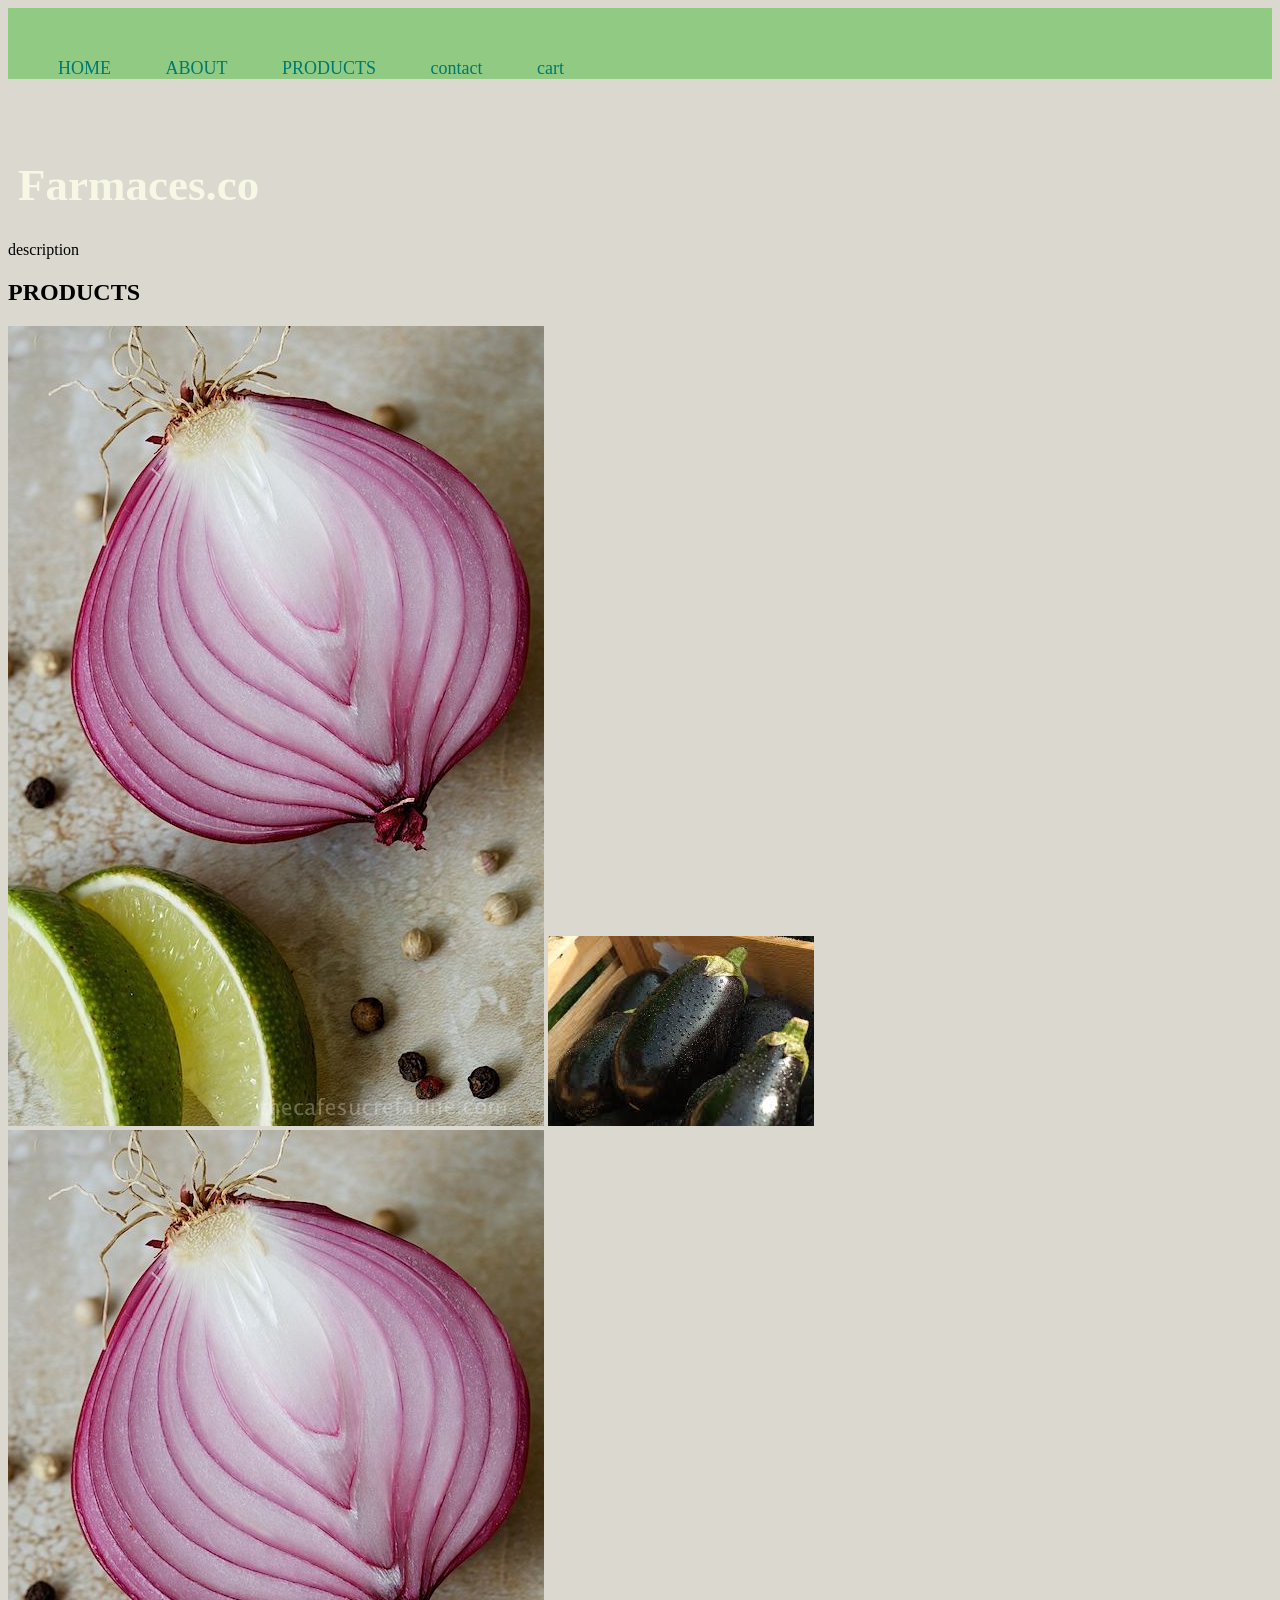
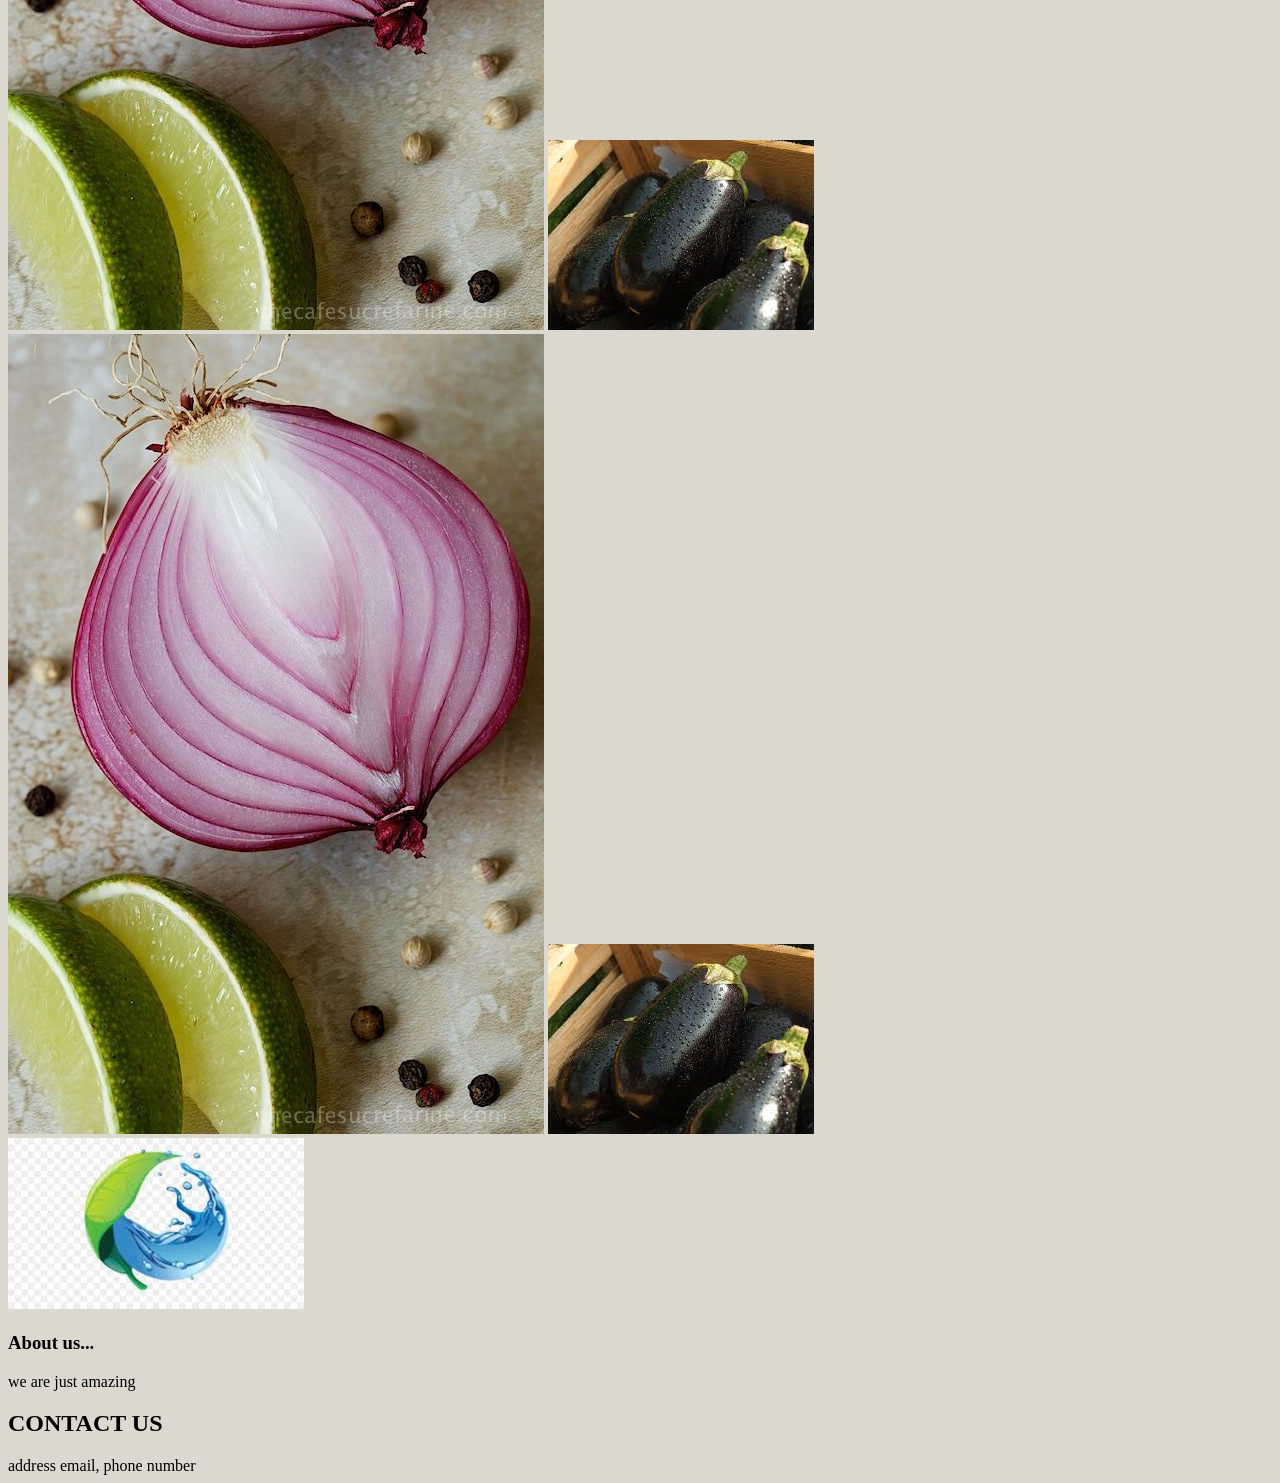
==== index.html @ 7e792aa6 "rename" ====
<!DOCTYPE html>
<html lang='en'>
<head>
	<meta charset="UTF-8">
	<title>verilob project</title>
	<link rel='stylesheet' href='proj1.css'>
</head>
<body id='top'>
	<section>
		<nav>
			<a href=#top>HOME</a>
			<a href=''>ABOUT</a>
			<a href=''>PRODUCTS</a>
			<a href='' class='left'>contact</a>
			<a href='' class='left'>cart</a>
		</nav>
	</section>
	<header>
		<h1>Farmaces.co</h1>
	</header>
	<p id="des">description</p>
	<h2>PRODUCTS</h2>
	<section id='products'>
		<img src='imgs/onion.jpg'/>
		<img src='imgs/brinjal.jfif'/>
		<img src='imgs/onion.jpg'/>
		<img src='imgs/brinjal.jfif'/>
		<img src='imgs/onion.jpg'/>
		<img src='imgs/brinjal.jfif'/>
	</section>
	<section id='about us'>
		<img src='imgs/hlogo.jfif'/>
		<div>
			<h3>About us... </h3>
			<p>we are just amazing</p>
		</div>
	</section>
	<section>
	 <h2>CONTACT US</h2>
	 <span>address</span>
	 <span>email, phone number</span>
	</section>
	<footer>
	</footer>
</body>
</html>
---- proj1.css ----
body{
	background-color: #dbd8cf;
}
a{
	text-align: center;
	font-family: slab-serif;
	color: #00796b;
	text-decoration: none;
	padding-left: 50px;
    
}
nav{
	background-color: #91ca83;
    padding-top:50px; 
    font-size: 18px;
}
header{
	margin-top: 10px;
	background-image: url("../images/header3.jpg");
	background-repeat: no-repeat;
	background-size: 1500px 300px; 
}
h1{
	font-family: broadway;
	color: #f9fbe7de;
	font-size: 45px;
	text-align: left;
	padding-top: 50px;
	padding-left: 10px;
}
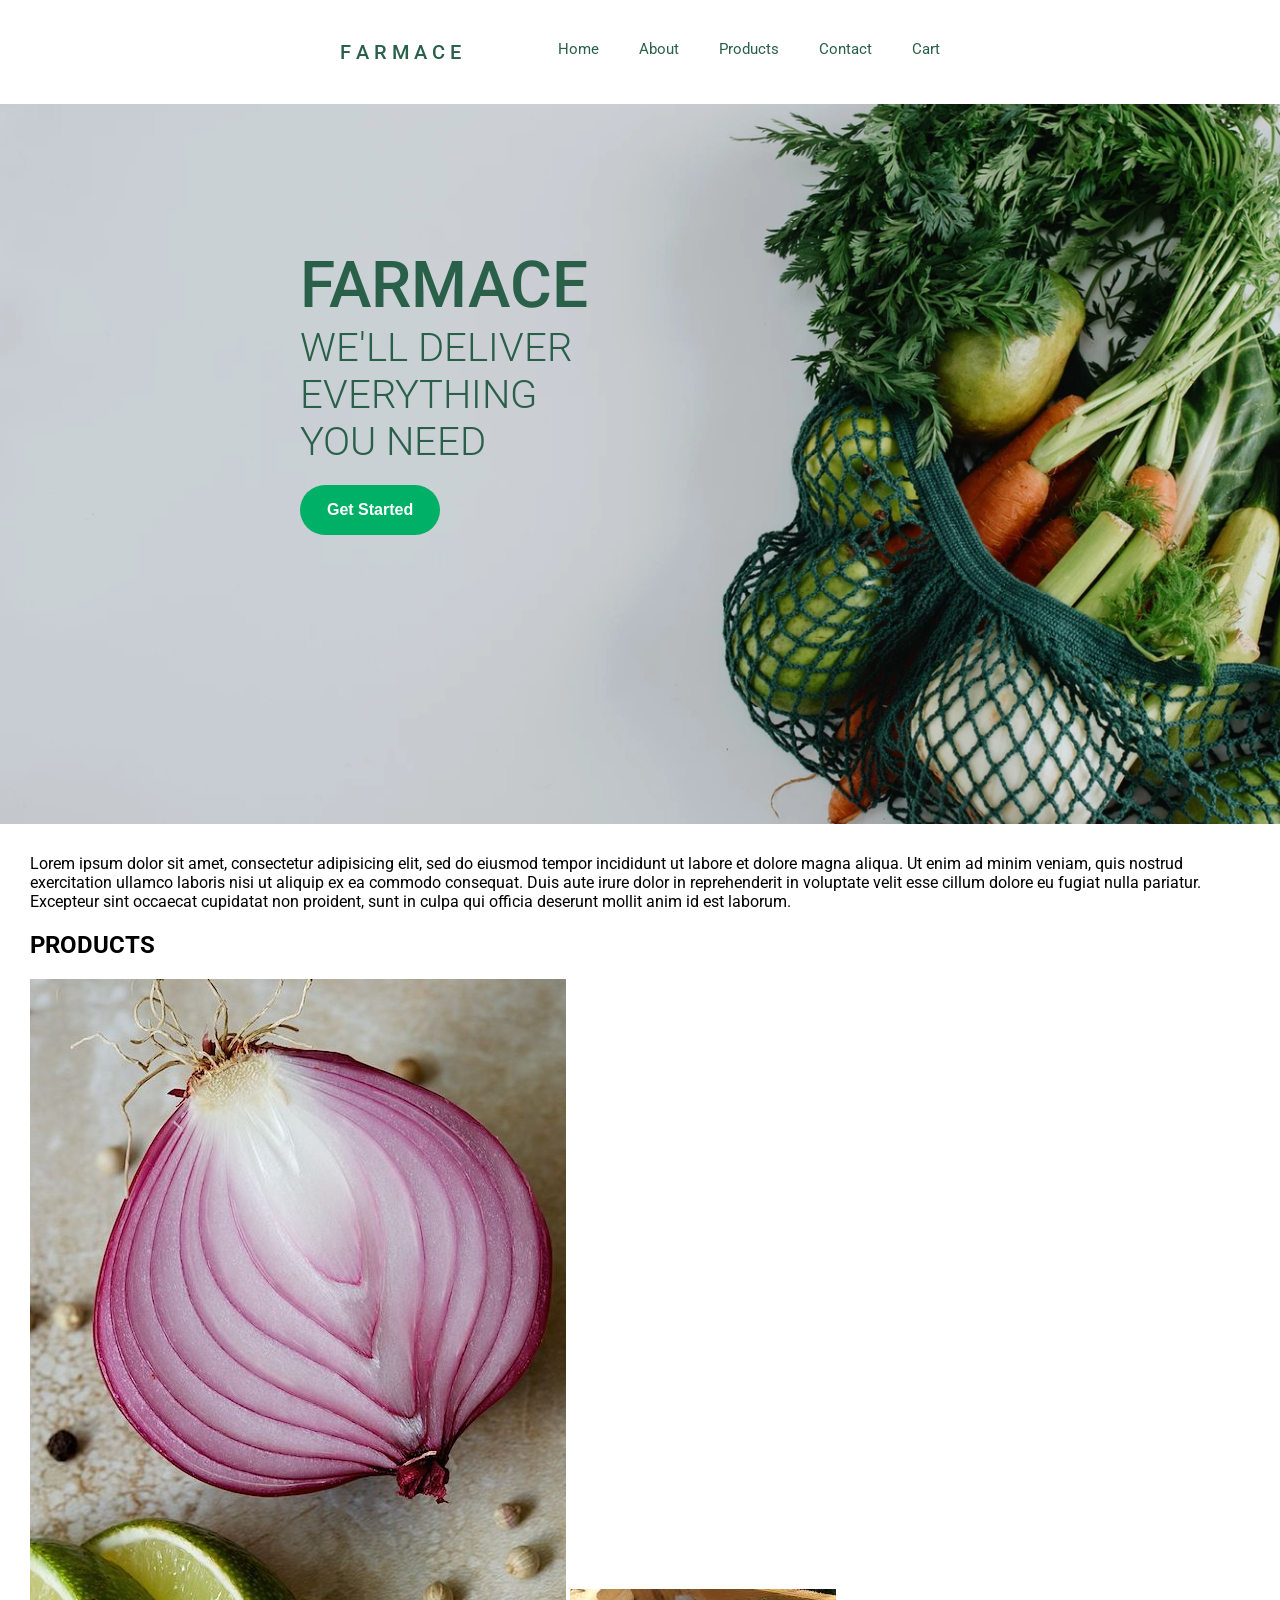
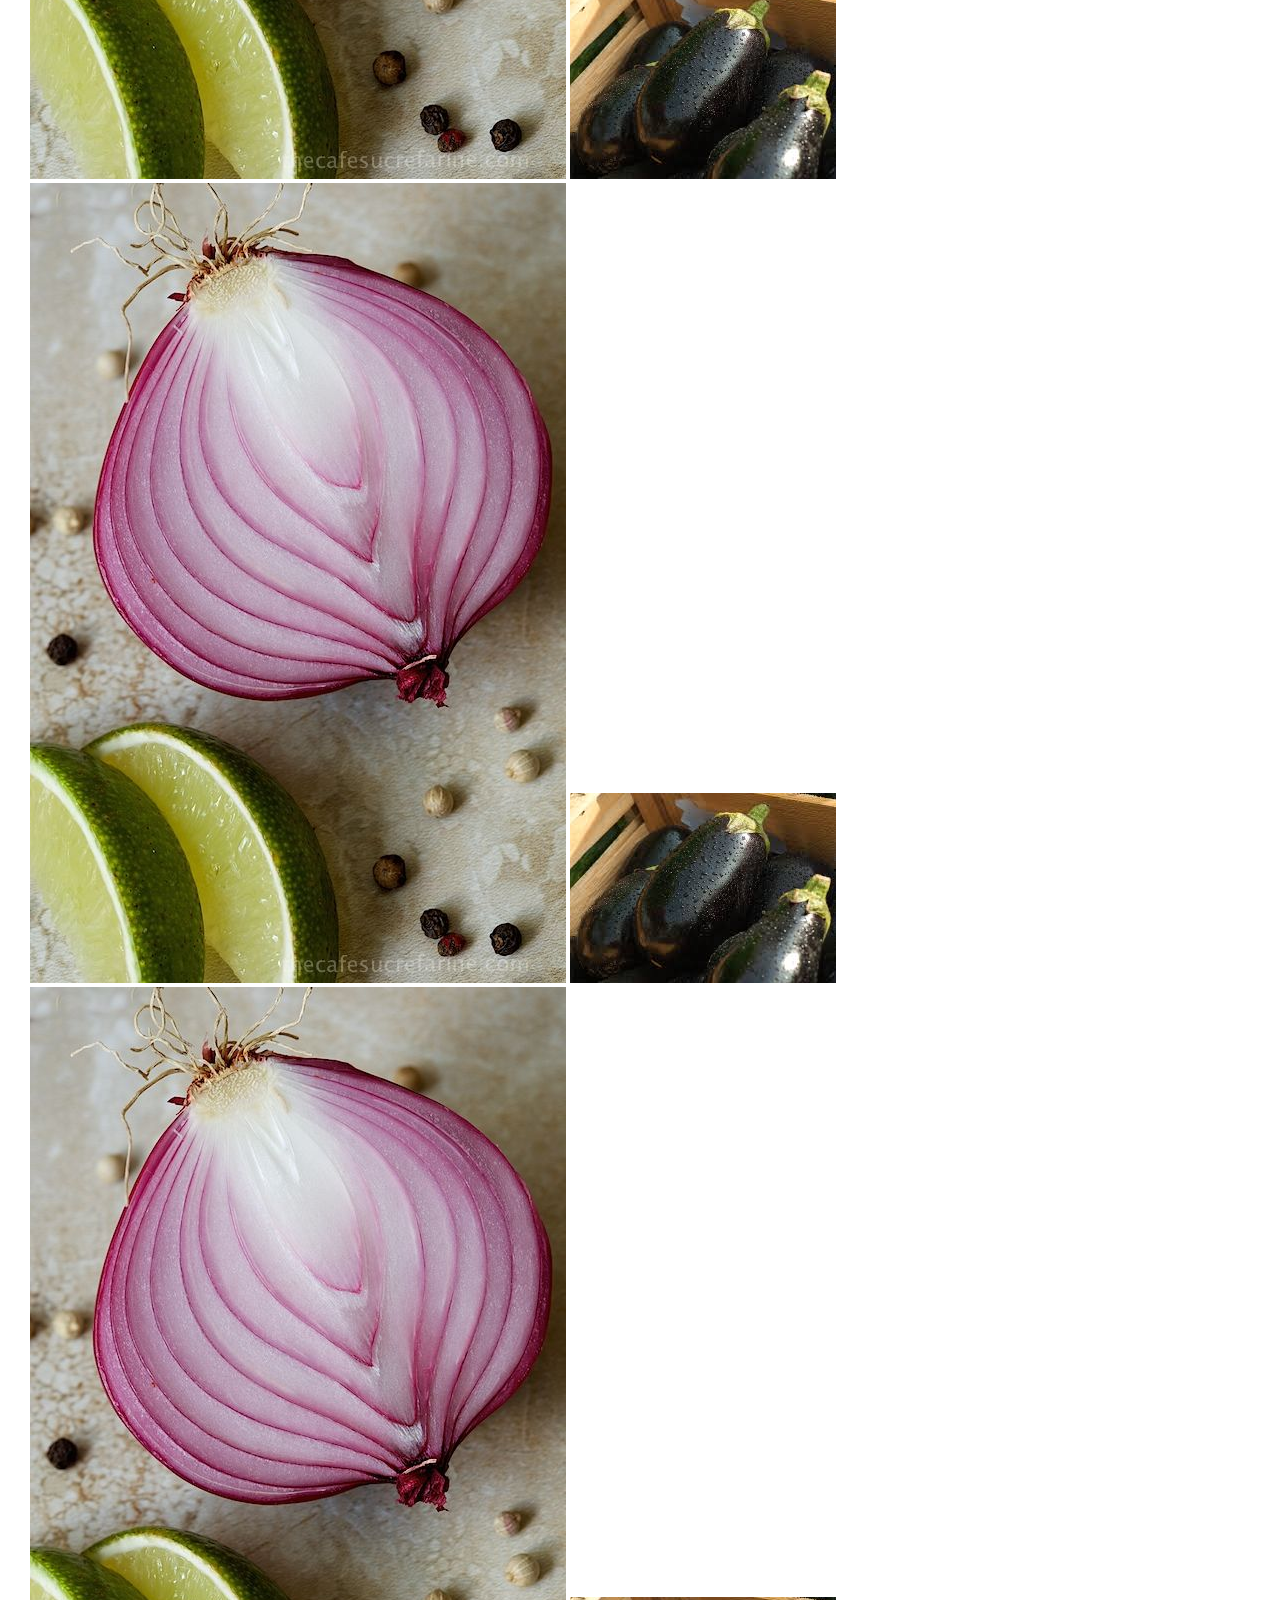
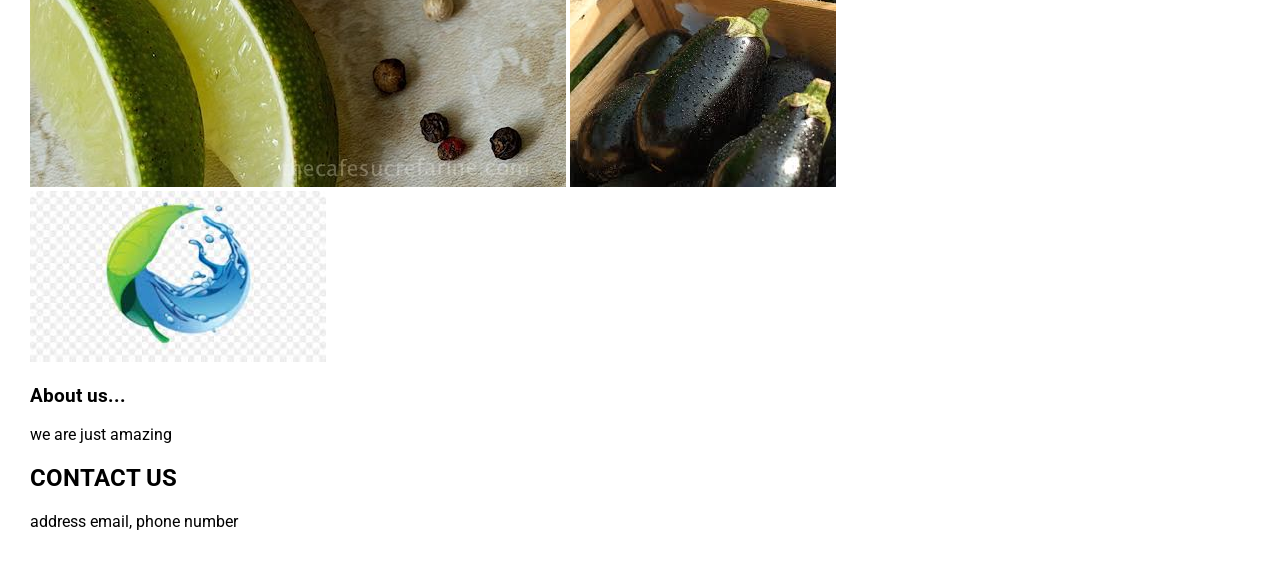
==== commit c3600975: "edited the navbar and cover page" ====
--- a/index.html
+++ b/index.html
@@ -4,42 +4,65 @@
 	<meta charset="UTF-8">
 	<title>verilob project</title>
 	<link rel='stylesheet' href='proj1.css'>
+	<link href="https://fonts.googleapis.com/css2?family=Roboto:wght@100;300;400;500&display=swap" rel="stylesheet">
 </head>
 <body id='top'>
 	<section>
-		<nav>
-			<a href=#top>HOME</a>
-			<a href=''>ABOUT</a>
-			<a href=''>PRODUCTS</a>
-			<a href='' class='left'>contact</a>
-			<a href='' class='left'>cart</a>
+		<nav class="nav-color">
+			<ul class="main-nav">
+				<li><a href="" style="font-weight: 500; font-size: 20px;">F A R M A C E</a></li>
+				<li class='left'><a href=#top>Home</a></li>
+				<li><a href=''>About</a></li>
+				<li><a href=''>Products</a></li>
+				<li><a href=''>Contact</a></li>
+				<li><a href=''>Cart</a></li>
+			</ul>	
 		</nav>
 	</section>
-	<header>
-		<h1>Farmaces.co</h1>
-	</header>
-	<p id="des">description</p>
-	<h2>PRODUCTS</h2>
-	<section id='products'>
-		<img src='imgs/onion.jpg'/>
-		<img src='imgs/brinjal.jfif'/>
-		<img src='imgs/onion.jpg'/>
-		<img src='imgs/brinjal.jfif'/>
-		<img src='imgs/onion.jpg'/>
-		<img src='imgs/brinjal.jfif'/>
-	</section>
-	<section id='about us'>
-		<img src='imgs/hlogo.jfif'/>
-		<div>
-			<h3>About us... </h3>
-			<p>we are just amazing</p>
+
+  	<div class="cover cover-color">
+		<img src="./imgs/cvr1.webp" class="cover-img">
+		<div class="cover-title">
+			<header>FARMACE</header>
 		</div>
-	</section>
-	<section>
-	 <h2>CONTACT US</h2>
-	 <span>address</span>
-	 <span>email, phone number</span>
-	</section>
+		<p class="cover-des">
+			WE'LL DELIVER<br>EVERYTHING<br>YOU NEED<br>
+			<button class="cover-btn green">Get Started</button>
+		</p>
+		
+  	</div>
+
+
+  	<div class="main-body">
+		<p id="des">Lorem ipsum dolor sit amet, consectetur adipisicing elit, sed do eiusmod
+		tempor incididunt ut labore et dolore magna aliqua. Ut enim ad minim veniam,
+		quis nostrud exercitation ullamco laboris nisi ut aliquip ex ea commodo
+		consequat. Duis aute irure dolor in reprehenderit in voluptate velit esse
+		cillum dolore eu fugiat nulla pariatur. Excepteur sint occaecat cupidatat non
+		proident, sunt in culpa qui officia deserunt mollit anim id est laborum.</p>
+		<h2>PRODUCTS</h2>
+		<section id='products'>
+			<img src='imgs/onion.jpg'/>
+			<img src='imgs/brinjal.jfif'/>
+			<img src='imgs/onion.jpg'/>
+			<img src='imgs/brinjal.jfif'/>
+			<img src='imgs/onion.jpg'/>
+			<img src='imgs/brinjal.jfif'/>
+		</section>
+		<section id='about us'>
+			<img src='imgs/hlogo.jfif'/>
+			<div>
+				<h3>About us... </h3>
+				<p>we are just amazing</p>
+			</div>
+		</section>
+		<section>
+		 <h2>CONTACT US</h2>
+		 <span>address</span>
+		 <span>email, phone number</span>
+		</section>
+  	</div>
+
 	<footer>
 	</footer>
 </body>
--- a/proj1.css
+++ b/proj1.css
@@ -1,25 +1,104 @@
+
 body{
-	background-color: #dbd8cf;
+	background-color: #ffffff;
+	margin: 0 auto;
+	font-family: 'Roboto', sans-serif;
 }
 a{
 	text-align: center;
-	font-family: slab-serif;
-	color: #00796b;
+  font-family: 'Roboto', sans-serif;
+	font-weight: 400;
 	text-decoration: none;
-	padding-left: 50px;
-    
+  color: #2A6049;
 }
+
+/*-------------------------------- Nav bar --------------------------------*/
 nav{
-	background-color: #91ca83;
-    padding-top:50px; 
-    font-size: 18px;
+    padding: 20px 320px;
 }
-header{
-	margin-top: 10px;
-	background-image: url("../images/header3.jpg");
-	background-repeat: no-repeat;
-	background-size: 1500px 300px; 
+.main-nav {
+    display: flex;
+    padding: 0px;
+    margin: 0px;
+    list-style: none;
 }
+.left {
+    margin-left: auto;
+}
+li {
+    padding: 20px;
+    font-size: 15px;
+
+}
+/*-------------------------------- cover page --------------------------------*/
+.cover {
+	height: 80vh;
+	text-align: center;
+	position: relative;
+}
+
+.cover-img{
+
+	height: 100%;
+
+}
+.cover-title{
+	font-size: 4em;
+	font-family: 'Roboto', sans-serif;
+	font-weight: 500;
+	position: absolute;
+	top: 20%;
+  left: 300px;
+  color: #2A6049;
+}
+.cover-des{
+	font-size: 2.5em;
+	font-family: 'Roboto', sans-serif;
+	font-weight: 300;
+	text-align: left;
+	position: absolute;
+	top: 25%;
+  left: 300px;
+  color: #2A6049;
+}
+
+.cover-btn{
+  background:transparent;
+  border: 2px solid transparent;
+  box-sizing: border-box;
+  cursor: pointer;
+  font-size: 1rem;
+  font-weight: 700;
+  line-height: 1;
+  margin: 0px;
+  padding: 15px 25px;
+  text-align: center;
+  text-decoration: none;
+  display:inline-block;
+  outline:none;
+  position:relative;
+  top:0;
+}
+.green{
+    background:#00B067;
+    color:#fff;
+    border-radius:30px;
+    margin-top: 20px;    
+}
+.green:hover{
+    background:#13d7ae;
+}
+.green:active, .green:focus{
+    background:#0fae8d;
+}
+/*-------------------------------- main body --------------------------------*/
+
+
+
+.main-body{
+	margin: 30px 30px;
+}
+
 h1{
 	font-family: broadway;
 	color: #f9fbe7de;
@@ -28,3 +107,7 @@
 	padding-top: 50px;
 	padding-left: 10px;
 }
+
+
+
+
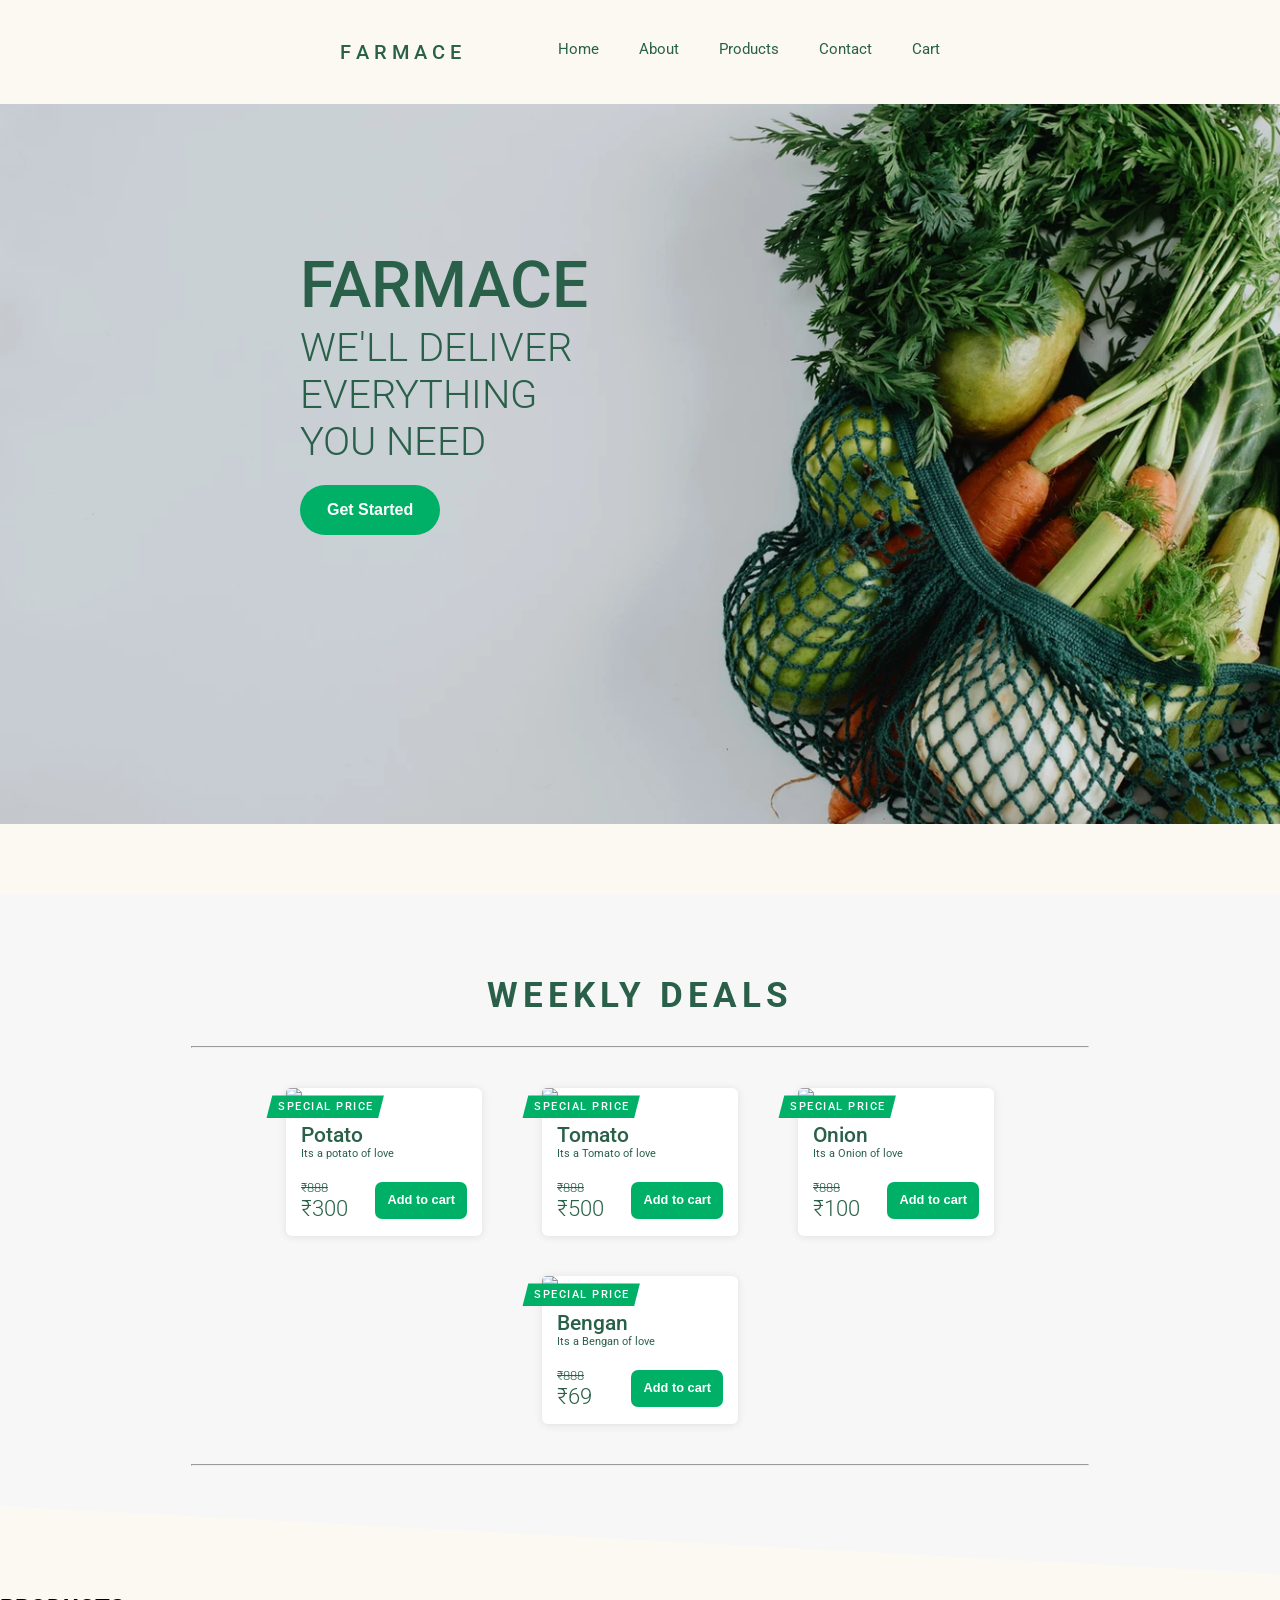
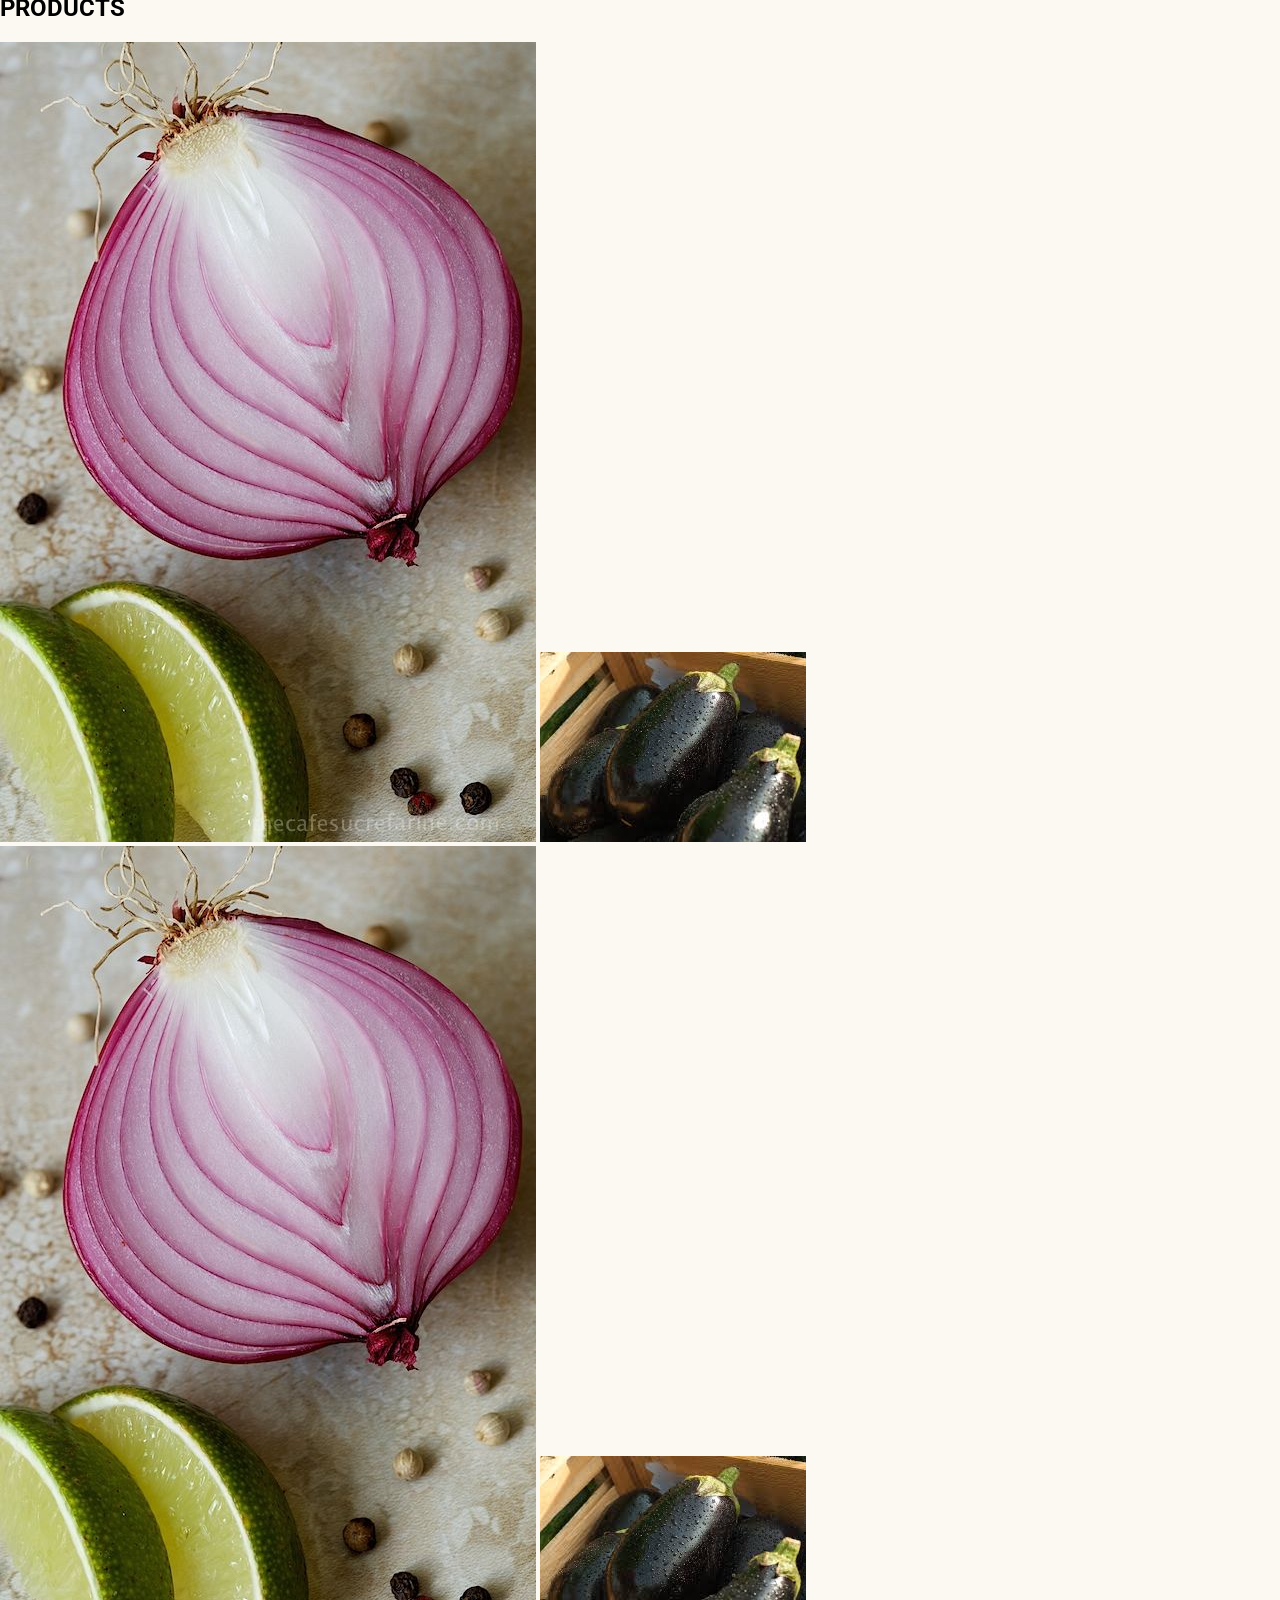
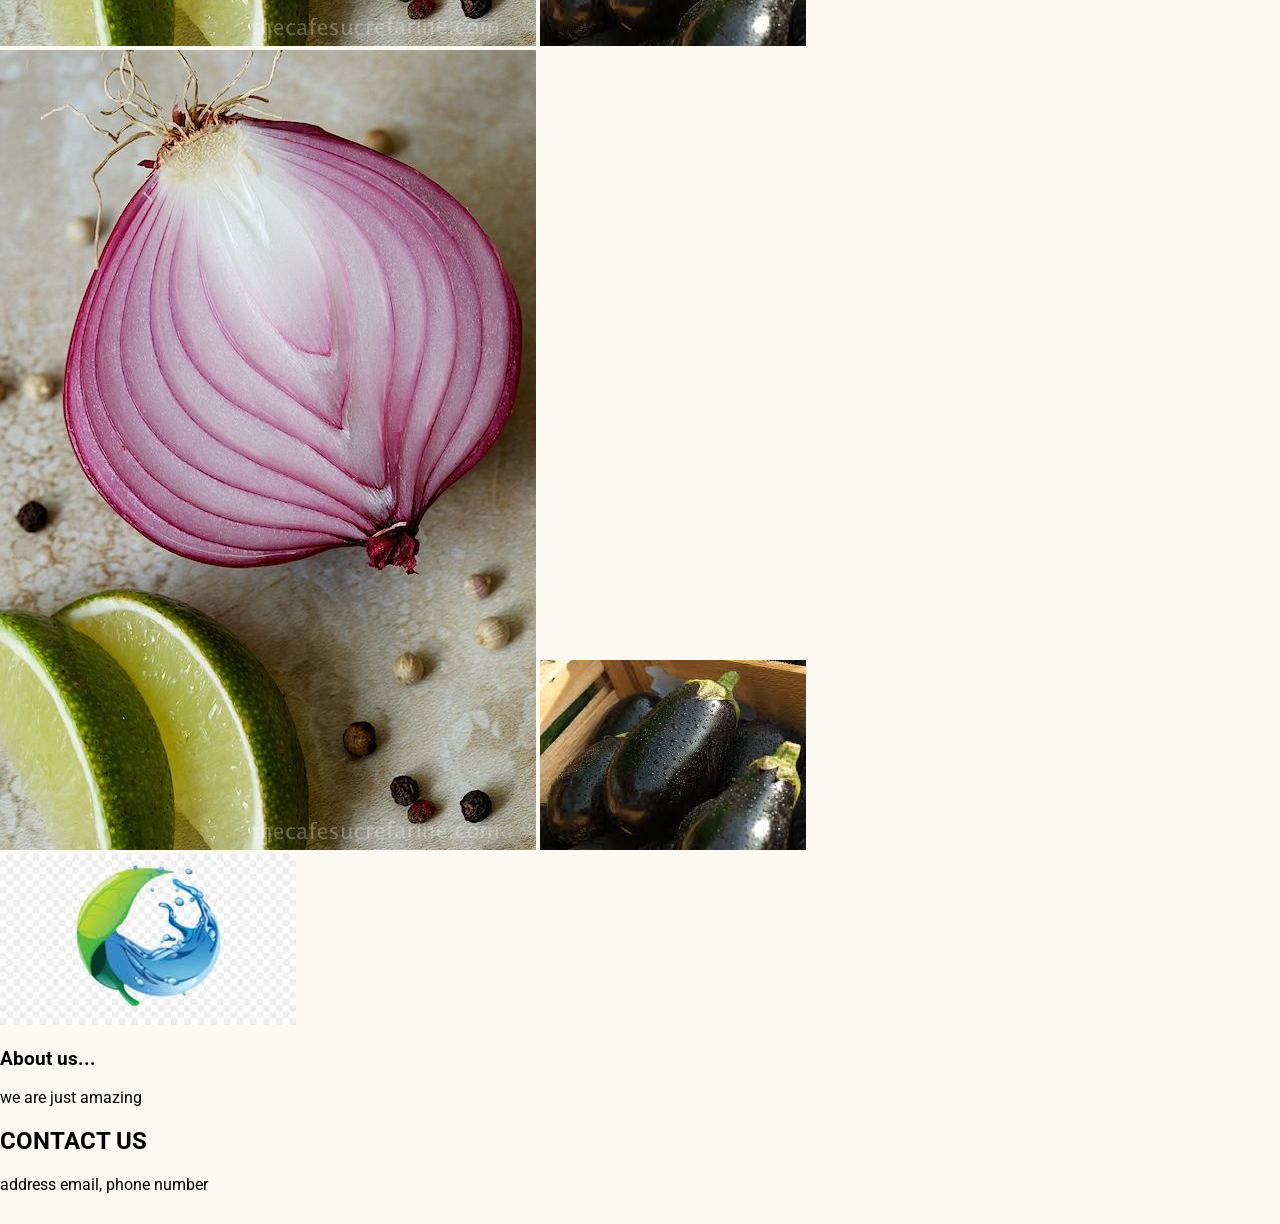
==== commit a4c31f92: "Added product section" ====
--- a/index.html
+++ b/index.html
@@ -27,19 +27,80 @@
 		</div>
 		<p class="cover-des">
 			WE'LL DELIVER<br>EVERYTHING<br>YOU NEED<br>
-			<button class="cover-btn green">Get Started</button>
+			<button class="cover-btn green" style="margin-top: 20px;">Get Started</button>
 		</p>
 		
   	</div>
 
 
   	<div class="main-body">
-		<p id="des">Lorem ipsum dolor sit amet, consectetur adipisicing elit, sed do eiusmod
-		tempor incididunt ut labore et dolore magna aliqua. Ut enim ad minim veniam,
-		quis nostrud exercitation ullamco laboris nisi ut aliquip ex ea commodo
-		consequat. Duis aute irure dolor in reprehenderit in voluptate velit esse
-		cillum dolore eu fugiat nulla pariatur. Excepteur sint occaecat cupidatat non
-		proident, sunt in culpa qui officia deserunt mollit anim id est laborum.</p>
+  		<div class="prdct-section">
+  			<div class="prdct-header">Weekly Deals</div>
+  			<hr style="width: 70%">
+	  		<div class="prdcts">
+	  			<div class="card">
+	  				<img class="card-img" src="https://cdn.britannica.com/16/187216-131-FB186228/tomatoes-tomato-plant-Fruit-vegetable.jpg">
+	  				<div class="discount">Special Price</div>
+	  				<div class="card-content">
+		  				<div class="card-title">Potato</div>
+		  				<div class="card-des">Its a potato of love</div>
+		  				<div class="addtocart">
+		  					<div class="price">
+		  						<div class="price-drop">₹888</div>₹300
+		  					</div>
+		  					<button class="btn-addtocart">Add to cart</button>
+		  				</div>
+		  				
+		  			</div>
+	  			</div>
+	  			<div class="card">
+	  				<img class="card-img" src="https://cdn.britannica.com/16/187216-131-FB186228/tomatoes-tomato-plant-Fruit-vegetable.jpg">
+	  				<div class="discount">Special Price</div>
+	  				<div class="card-content">
+		  				<div class="card-title">Tomato</div>
+		  				<div class="card-des">Its a Tomato of love</div>
+		  				<div class="addtocart">
+		  					<div class="price">
+		  						<div class="price-drop">₹888</div>₹500
+		  					</div>
+		  					<button class="btn-addtocart">Add to cart</button>
+		  				</div>
+		  				
+		  			</div>
+	  			</div>
+	  			<div class="card">
+	  				<img class="card-img" src="https://cdn.britannica.com/16/187216-131-FB186228/tomatoes-tomato-plant-Fruit-vegetable.jpg">
+	  				<div class="discount">Special Price</div>
+	  				<div class="card-content">
+		  				<div class="card-title">Onion</div>
+		  				<div class="card-des">Its a Onion of love</div>
+		  				<div class="addtocart">
+		  					<div class="price">
+		  						<div class="price-drop">₹888</div>₹100
+		  					</div>
+		  					<button class="btn-addtocart">Add to cart</button>
+		  				</div>
+		  				
+		  			</div>
+	  			</div>
+	  			<div class="card">
+	  				<img class="card-img" src="https://cdn.britannica.com/16/187216-131-FB186228/tomatoes-tomato-plant-Fruit-vegetable.jpg">
+	  				<div class="discount">Special Price</div>
+	  				<div class="card-content">
+		  				<div class="card-title">Bengan</div>
+		  				<div class="card-des">Its a Bengan of love</div>
+		  				<div class="addtocart">
+		  					<div class="price">
+		  						<div class="price-drop">₹888</div>₹69
+		  					</div>
+		  					<button class="btn-addtocart">Add to cart</button>
+		  				</div>
+		  				
+		  			</div>
+	  			</div>
+	  		</div>
+	  		<hr style="width: 70%">
+	  	</div>
 		<h2>PRODUCTS</h2>
 		<section id='products'>
 			<img src='imgs/onion.jpg'/>
--- a/proj1.css
+++ b/proj1.css
@@ -1,6 +1,6 @@
 
 body{
-	background-color: #ffffff;
+	background-color: #FBF9F1;
 	margin: 0 auto;
 	font-family: 'Roboto', sans-serif;
 }
@@ -83,21 +83,148 @@
     background:#00B067;
     color:#fff;
     border-radius:30px;
-    margin-top: 20px;    
+        
 }
 .green:hover{
-    background:#13d7ae;
+    background:#0BBF74;
 }
 .green:active, .green:focus{
-    background:#0fae8d;
+    background:#03A465;
 }
 /*-------------------------------- main body --------------------------------*/
-
-
-
 .main-body{
-	margin: 30px 30px;
-}
+  margin: 30px 0px;
+}
+
+.prdct-section{
+  margin: 0px;
+  margin-top: 70px;
+  padding: 50px 0px 100px 0px;
+  background: #F7F7F7;
+  clip-path: polygon(
+    0 0,
+    100% 0,
+    100% 100%,
+    0 90%
+  );
+
+}
+.prdcts{
+  display: flex;
+  flex-wrap: wrap;
+  justify-content: center;
+  margin: 20px 150px;
+}
+.prdct-header{
+  font-size: 2.2em;
+  font-weight: 700;
+  color: #2A6049;
+  text-transform: uppercase;
+  letter-spacing: 5px;
+  text-align: center;
+  margin: 30px auto;
+}
+.card{
+  margin: 20px 30px;
+  background-color: #fff;
+  width: 20%;
+  box-shadow: 0 1px 10px 0 rgba(0, 0, 0, 0.05), 0 1px 10px 0 rgba(0, 0, 0, 0.05);
+  padding: 0px;
+  border-radius: 6px;
+  position: relative;
+}
+  .card:hover {
+    transition: all 0.2s ease-out;
+    box-shadow: 0 4px 12px 0 rgba(0, 0, 0, 0.1), 0 4px 12px 0 rgba(0, 0, 0, 0.1);
+    transform: translate(0, -2px);
+    
+    /*top: -3px;*/
+  }
+.card-content{
+  padding: 15px;
+  text-align: left;
+}
+.card-img{
+  width: 100%;
+  border-radius: 5px 5px 0px 0px;
+}
+.discount{
+  position: absolute;
+  top: 5%;
+  left: -10%;
+  background: #00B067;
+  padding: 5px 10px;
+  padding-left: 12px;
+  color: white;
+  font-size: 0.7em;
+  letter-spacing: 1.5px;
+  text-transform: uppercase;
+  font-weight: 500;
+  clip-path: polygon(
+    5% 0,
+    100% 0,
+    95% 100%,
+    0 100%
+    );
+}
+.card-title{
+  color: #2A6049;
+  font-size: 1.3em;
+  font-weight: 500;
+  text-align: left;
+  font-family: 'Roboto', sans-serif;
+}
+.card-des{
+  color: #2A6049;
+  font-size: 0.7em;
+  text-align: left;
+  font-family: 'Roboto', sans-serif;
+}
+.addtocart{
+  margin-top: 20px;
+  display: flex;
+  align-items: center;
+}
+.price{
+  color: #2A6049;
+  font-size: 1.4em;
+  font-family: 'Roboto', sans-serif;
+  font-weight: 300;
+}
+.price-drop{
+  font-size: 0.6em;
+  text-decoration: line-through; 
+}
+.btn-addtocart{
+  margin-left: auto; 
+
+  padding: 10px;
+  background:transparent;
+  border: 2px solid transparent;
+  box-sizing: border-box;
+  cursor: pointer;
+  font-size: 0.8rem;
+  font-weight: 700;
+  line-height: 1;
+  text-align: center;
+  text-decoration: none;
+  display:inline-block;
+  outline:none;
+  background:#00B067;
+  color:#fff;
+  border-radius:7px;
+}
+.btn-addtocart:hover{
+    background:#0BBF74;
+}
+.btn-addtocart:active, .btn-addtocart:focus{
+    background:#03A465;
+}
+
+
+
+
+
 
 h1{
 	font-family: broadway;
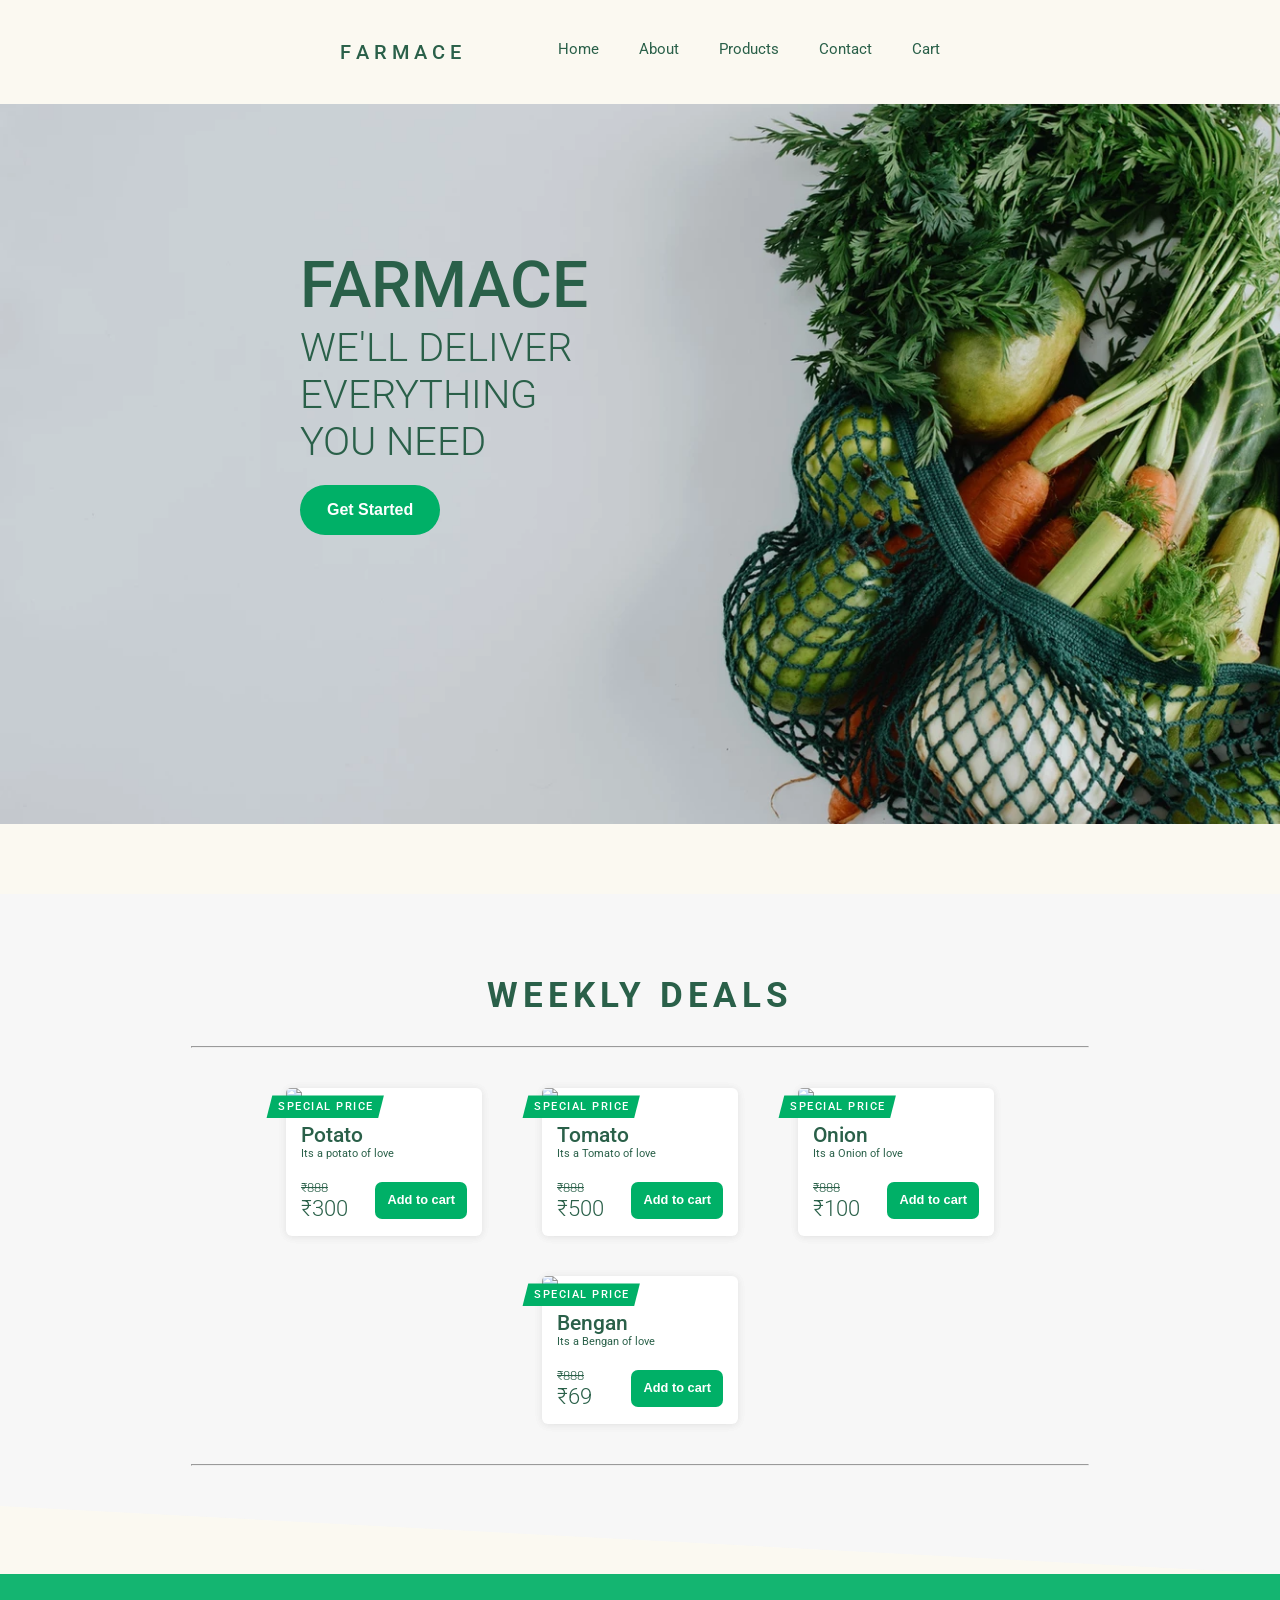
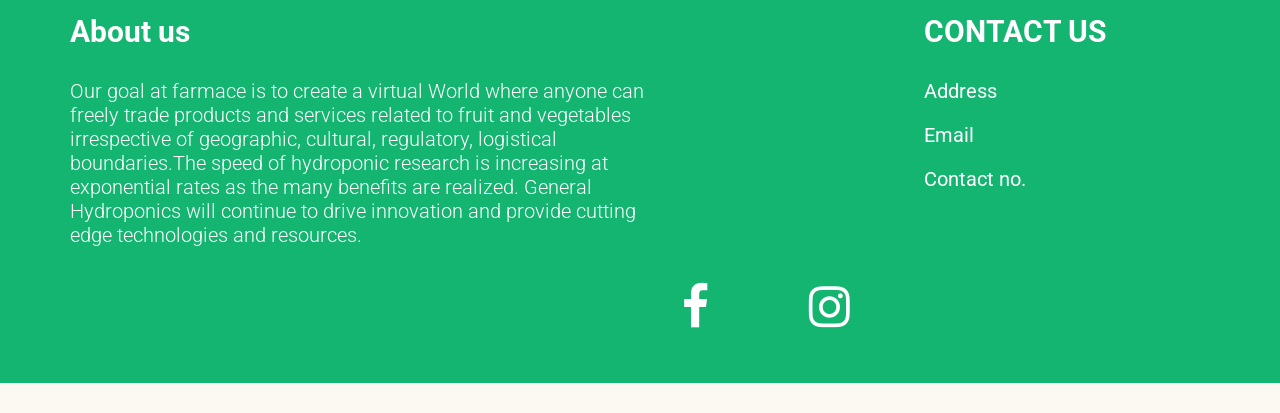
==== commit 9fdf8989: "edit2.0" ====
--- a/index.html
+++ b/index.html
@@ -5,6 +5,7 @@
 	<title>verilob project</title>
 	<link rel='stylesheet' href='proj1.css'>
 	<link href="https://fonts.googleapis.com/css2?family=Roboto:wght@100;300;400;500&display=swap" rel="stylesheet">
+	<link rel="stylesheet" href="https://cdnjs.cloudflare.com/ajax/libs/font-awesome/4.7.0/css/font-awesome.min.css">
 </head>
 <body id='top'>
 	<section>
@@ -39,7 +40,7 @@
   			<hr style="width: 70%">
 	  		<div class="prdcts">
 	  			<div class="card">
-	  				<img class="card-img" src="https://cdn.britannica.com/16/187216-131-FB186228/tomatoes-tomato-plant-Fruit-vegetable.jpg">
+	  				<img class="card-img" src="https://images.unsplash.com/photo-1591600916903-2b8cbc102e23?ixlib=rb-1.2.1&ixid=eyJhcHBfaWQiOjEyMDd9&auto=format&fit=crop&w=1951&q=80">
 	  				<div class="discount">Special Price</div>
 	  				<div class="card-content">
 		  				<div class="card-title">Potato</div>
@@ -54,7 +55,7 @@
 		  			</div>
 	  			</div>
 	  			<div class="card">
-	  				<img class="card-img" src="https://cdn.britannica.com/16/187216-131-FB186228/tomatoes-tomato-plant-Fruit-vegetable.jpg">
+	  				<img class="card-img" src="https://images.unsplash.com/photo-1561136594-7f68413baa99?ixlib=rb-1.2.1&auto=format&fit=crop&w=1050&q=80">
 	  				<div class="discount">Special Price</div>
 	  				<div class="card-content">
 		  				<div class="card-title">Tomato</div>
@@ -69,7 +70,7 @@
 		  			</div>
 	  			</div>
 	  			<div class="card">
-	  				<img class="card-img" src="https://cdn.britannica.com/16/187216-131-FB186228/tomatoes-tomato-plant-Fruit-vegetable.jpg">
+	  				<img class="card-img" src="https://images.unsplash.com/photo-1593629718894-e9a8f9f65d01?ixlib=rb-1.2.1&ixid=eyJhcHBfaWQiOjEyMDd9&auto=format&fit=crop&w=1950&q=80">
 	  				<div class="discount">Special Price</div>
 	  				<div class="card-content">
 		  				<div class="card-title">Onion</div>
@@ -84,7 +85,7 @@
 		  			</div>
 	  			</div>
 	  			<div class="card">
-	  				<img class="card-img" src="https://cdn.britannica.com/16/187216-131-FB186228/tomatoes-tomato-plant-Fruit-vegetable.jpg">
+	  				<img class="card-img" src="https://images.unsplash.com/photo-1593677457477-79596c98cfd4?ixlib=rb-1.2.1&ixid=eyJhcHBfaWQiOjEyMDd9&auto=format&fit=crop&w=1050&q=80">
 	  				<div class="discount">Special Price</div>
 	  				<div class="card-content">
 		  				<div class="card-title">Bengan</div>
@@ -101,30 +102,21 @@
 	  		</div>
 	  		<hr style="width: 70%">
 	  	</div>
-		<h2>PRODUCTS</h2>
-		<section id='products'>
-			<img src='imgs/onion.jpg'/>
-			<img src='imgs/brinjal.jfif'/>
-			<img src='imgs/onion.jpg'/>
-			<img src='imgs/brinjal.jfif'/>
-			<img src='imgs/onion.jpg'/>
-			<img src='imgs/brinjal.jfif'/>
-		</section>
-		<section id='about us'>
-			<img src='imgs/hlogo.jfif'/>
-			<div>
-				<h3>About us... </h3>
-				<p>we are just amazing</p>
-			</div>
-		</section>
-		<section>
-		 <h2>CONTACT US</h2>
-		 <span>address</span>
-		 <span>email, phone number</span>
-		</section>
-  	</div>
+	  	<section id='last'>
+		<span id="about_us">
+			<h3>About us </h3>
+			<p>Our goal at farmace is to create a virtual World where anyone can freely trade products and services related to fruit and vegetables irrespective of geographic, cultural, regulatory, logistical boundaries.The speed of hydroponic research is increasing at exponential rates as the many benefits are realized. General Hydroponics will continue to drive innovation and provide cutting edge technologies and resources.</p>
+		</span>
+		<span id="c_us">
+			<h3>CONTACT US</h3>
+		    <p><a href=''>Address</a></p>
+		<p><a href=''>Email</a></p>
+	<p><a href=''>Contact no.</a></p></span>
+	<p><a href='' id='font'><i class="fa fa-instagram" style="font-size:48px"></i> </a>
+	<a href='' id='font1'> <i class="fa fa-facebook" style="font-size:48px"></i></a></p>
+		
+  	</span>
+  </section>
 
-	<footer>
-	</footer>
 </body>
 </html>
--- a/proj1.css
+++ b/proj1.css
@@ -220,21 +220,55 @@
 .btn-addtocart:active, .btn-addtocart:focus{
     background:#03A465;
 }
-
-
-
-
-
-
-h1{
-	font-family: broadway;
-	color: #f9fbe7de;
-	font-size: 45px;
+/*-------------------------------- about us --------------------------------*/
+#last{
+	background-color: #00b067eb;
+	padding-bottom: 100px;
+}
+#about_us{
+	font-family: 'Roboto', sans-serif;
+	font-size:20px;
 	text-align: left;
-	padding-top: 50px;
-	padding-left: 10px;
-}
-
-
-
-
+    color: #FFFFFF;
+    display: inline-block;
+    padding-top: 10px;
+    width: 600px;
+    margin-left: 70px;
+    font-weight: 300;
+}
+#c_us
+{
+	font-family: 'Roboto', sans-serif;
+	text-align: left;
+    color: #FFFFFF;
+    vertical-align: top;
+    display: inline-block;
+    padding-left: 250px;
+    padding-top: 10px;
+    font-size:20px;
+    font-weight: 300;
+}
+#c_us a{
+	color: #FFFFFF;
+}
+#c_us a:hover{
+      background-color: #34ba82;
+      opacity: 0.8;
+      font-size: 120%;
+	}
+#last h3{
+    font-size:30px;
+}
+#font{
+	color: #FFFFFF;
+	padding-right:430px;
+	float:right;
+}
+#font1{
+	color: #FFFFFF;
+	padding-right:100px;
+	float:right;
+}
+i:hover{
+	opacity: 0.5;
+}
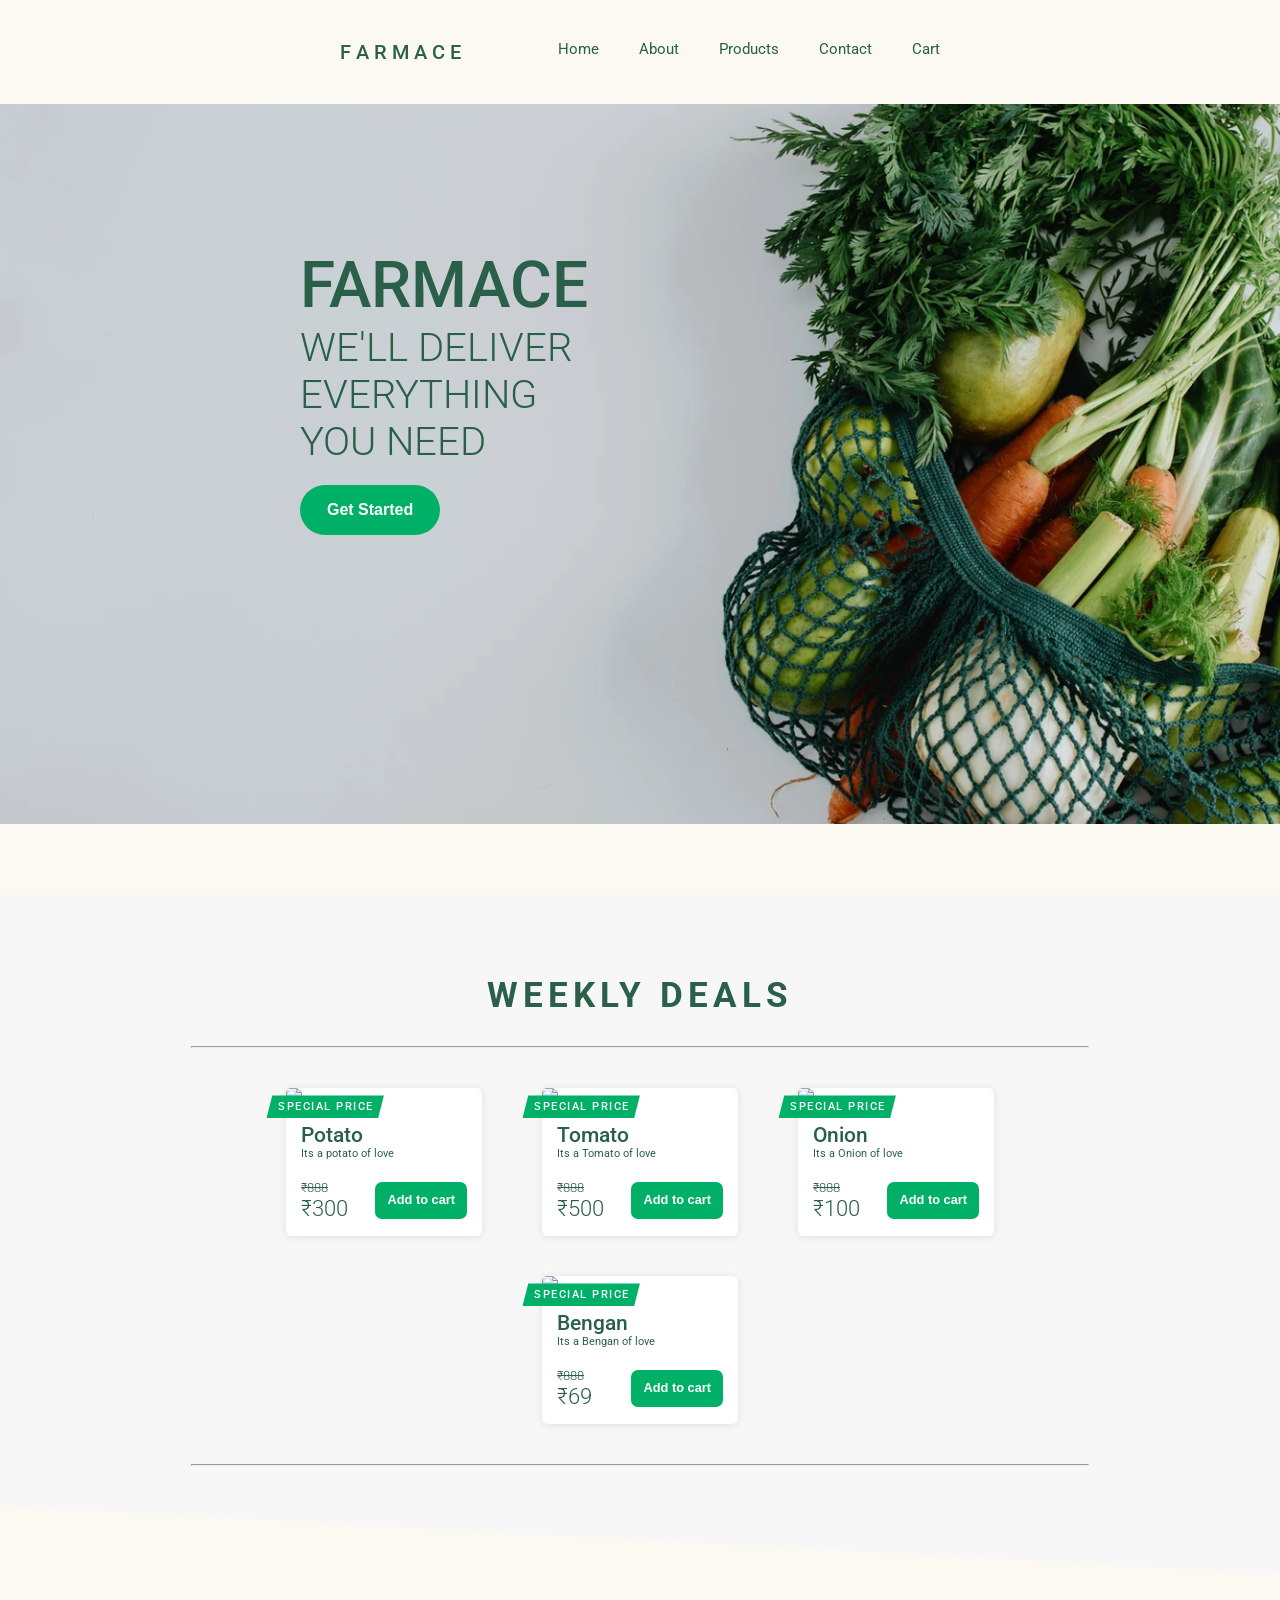
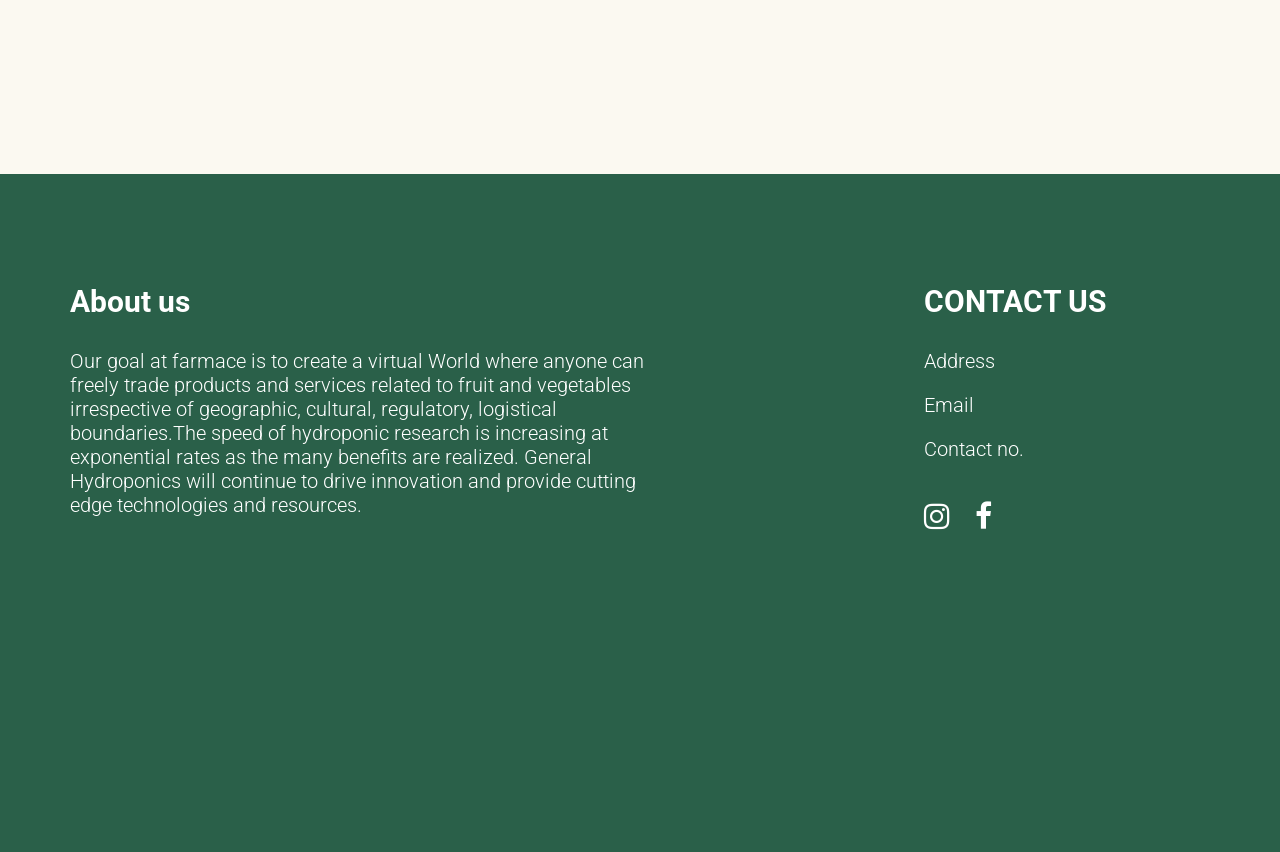
==== commit 9b0191ed: "Minor improvements" ====
--- a/index.html
+++ b/index.html
@@ -103,20 +103,25 @@
 	  		<hr style="width: 70%">
 	  	</div>
 	  	<section id='last'>
-		<span id="about_us">
-			<h3>About us </h3>
-			<p>Our goal at farmace is to create a virtual World where anyone can freely trade products and services related to fruit and vegetables irrespective of geographic, cultural, regulatory, logistical boundaries.The speed of hydroponic research is increasing at exponential rates as the many benefits are realized. General Hydroponics will continue to drive innovation and provide cutting edge technologies and resources.</p>
-		</span>
-		<span id="c_us">
-			<h3>CONTACT US</h3>
-		    <p><a href=''>Address</a></p>
-		<p><a href=''>Email</a></p>
-	<p><a href=''>Contact no.</a></p></span>
-	<p><a href='' id='font'><i class="fa fa-instagram" style="font-size:48px"></i> </a>
-	<a href='' id='font1'> <i class="fa fa-facebook" style="font-size:48px"></i></a></p>
-		
-  	</span>
-  </section>
+			<span id="about_us">
+				<h3>About us </h3>
+				<p>Our goal at farmace is to create a virtual World where anyone can freely trade products and services related to fruit and vegetables irrespective of geographic, cultural, regulatory, logistical boundaries.The speed of hydroponic research is increasing at exponential rates as the many benefits are realized. General Hydroponics will continue to drive innovation and provide cutting edge technologies and resources.</p>
+			</span>
+			<span id="c_us">
+				<h3>
+					CONTACT US
+				</h3>
+			    <p>Address</p>
+				<p>Email</p>
+				<p>Contact no.</p>
+				<p class="contact">
+					<a href='' id='font'><i class="fa fa-instagram" style="font-size:30px"></i> </a>
+					<a href='' id='font1'> <i class="fa fa-facebook" style="font-size:30px"></i></a>
+				</p>
+			</span>
+		  	</span>
+	  </section>
+	</div>
 
 </body>
 </html>
--- a/proj1.css
+++ b/proj1.css
@@ -93,7 +93,7 @@
 }
 /*-------------------------------- main body --------------------------------*/
 .main-body{
-  margin: 30px 0px;
+  margin: 30px 0px 0px 0px;
 }
 
 .prdct-section{
@@ -132,13 +132,11 @@
   padding: 0px;
   border-radius: 6px;
   position: relative;
+  transition: all 0.2s ease-out;
 }
   .card:hover {
-    transition: all 0.2s ease-out;
     box-shadow: 0 4px 12px 0 rgba(0, 0, 0, 0.1), 0 4px 12px 0 rgba(0, 0, 0, 0.1);
     transform: translate(0, -2px);
-    
-    /*top: -3px;*/
   }
 .card-content{
   padding: 15px;
@@ -222,53 +220,56 @@
 }
 /*-------------------------------- about us --------------------------------*/
 #last{
-	background-color: #00b067eb;
-	padding-bottom: 100px;
+	background: #2A6049;
+  margin-top: 200px;
+	padding: 70px 0px 300px 0px;
 }
 #about_us{
 	font-family: 'Roboto', sans-serif;
 	font-size:20px;
 	text-align: left;
-    color: #FFFFFF;
-    display: inline-block;
-    padding-top: 10px;
-    width: 600px;
-    margin-left: 70px;
-    font-weight: 300;
+  color: #FFFFFF;
+  display: inline-block;
+  padding-top: 10px;
+  width: 600px;
+  margin-left: 70px;
+  font-weight: 300;
 }
 #c_us
 {
 	font-family: 'Roboto', sans-serif;
 	text-align: left;
-    color: #FFFFFF;
-    vertical-align: top;
-    display: inline-block;
-    padding-left: 250px;
-    padding-top: 10px;
-    font-size:20px;
-    font-weight: 300;
+  color: #FFFFFF;
+  vertical-align: top;
+  display: inline-block;
+  padding-left: 250px;
+  padding-top: 10px;
+  font-size:20px;
+  font-weight: 300;
 }
 #c_us a{
 	color: #FFFFFF;
-}
-#c_us a:hover{
-      background-color: #34ba82;
-      opacity: 0.8;
-      font-size: 120%;
-	}
+  text-decoration: none;
+}
 #last h3{
     font-size:30px;
 }
+.contact{
+  text-align: center;
+  float: left;
+}
 #font{
 	color: #FFFFFF;
-	padding-right:430px;
-	float:right;
+	padding: 10px 20px 10px 0px; 
 }
 #font1{
 	color: #FFFFFF;
-	padding-right:100px;
-	float:right;
+	padding: 10px 10px 10px 0px; 
+}
+i{
+  transition: all 0.2s ease-out;
 }
 i:hover{
-	opacity: 0.5;
-}
+  transition: all 0.2s ease-out;
+	transform: translate(0, -2px);
+}
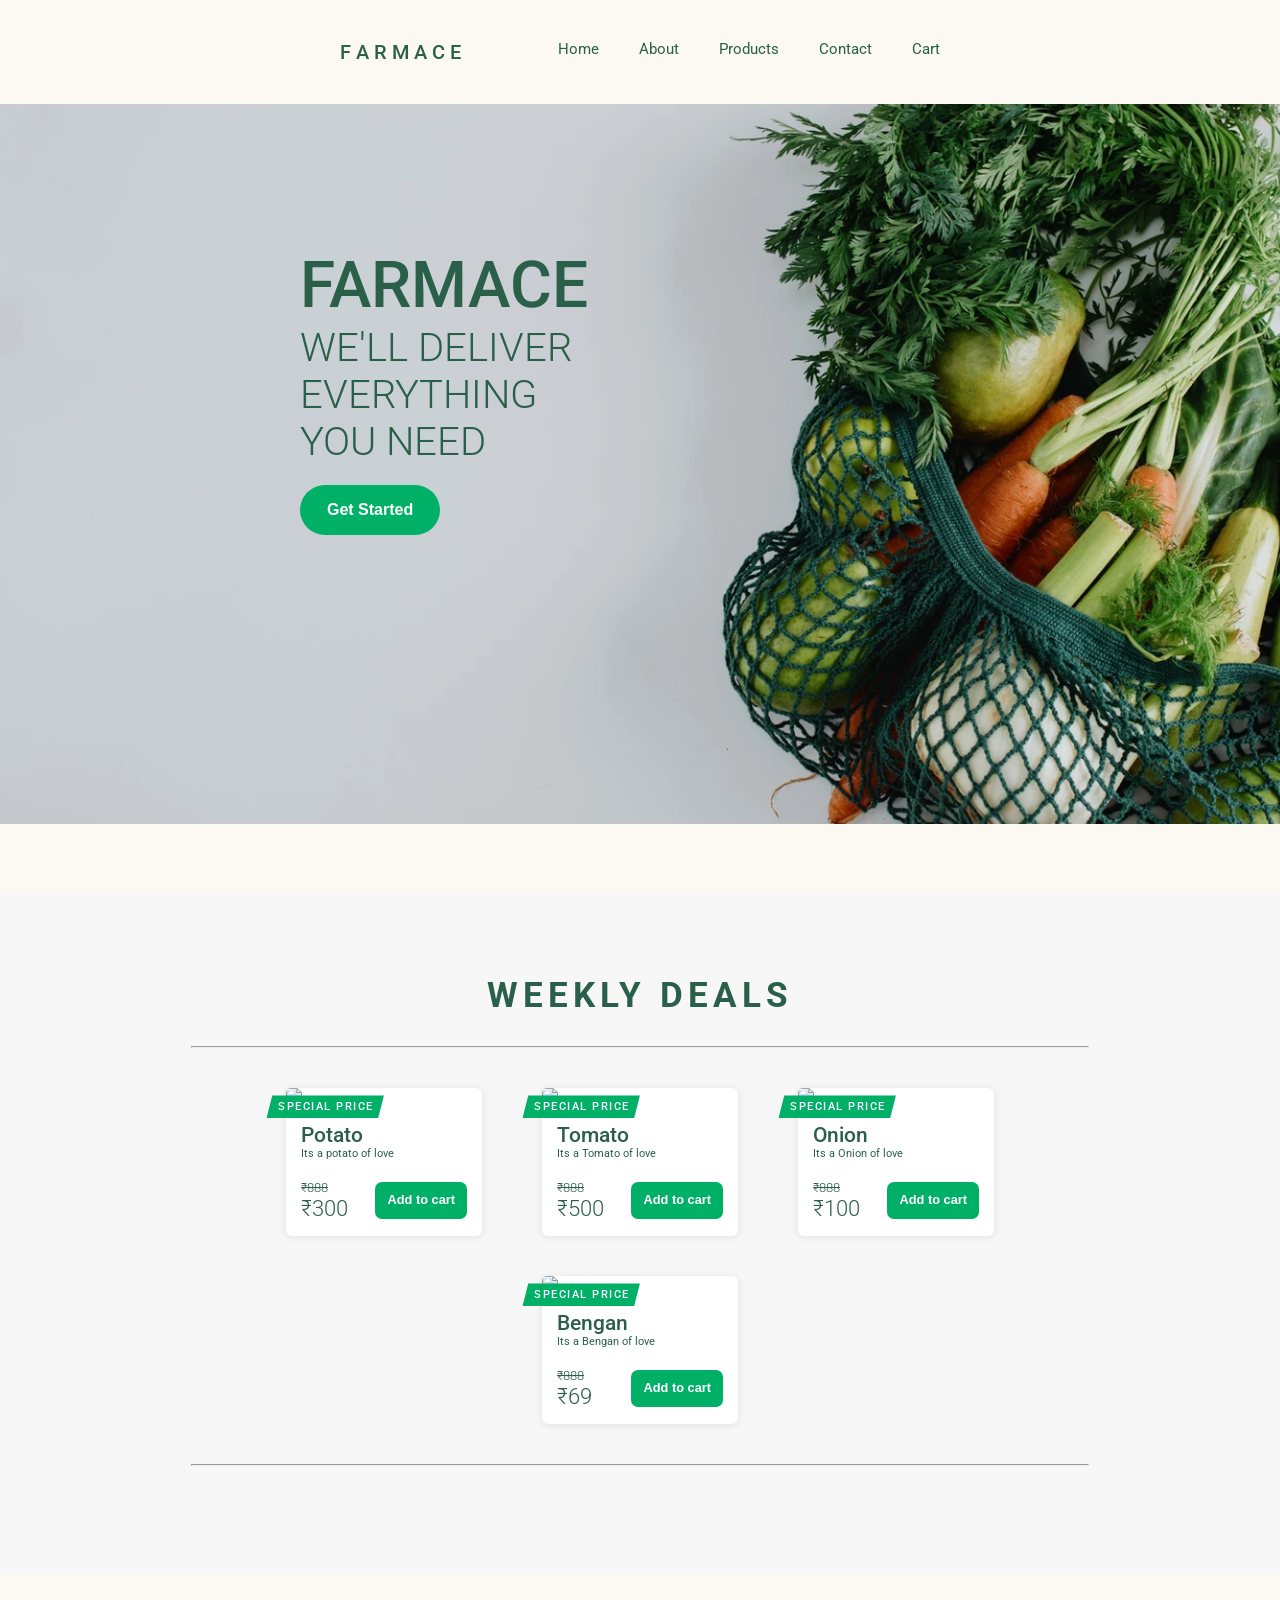
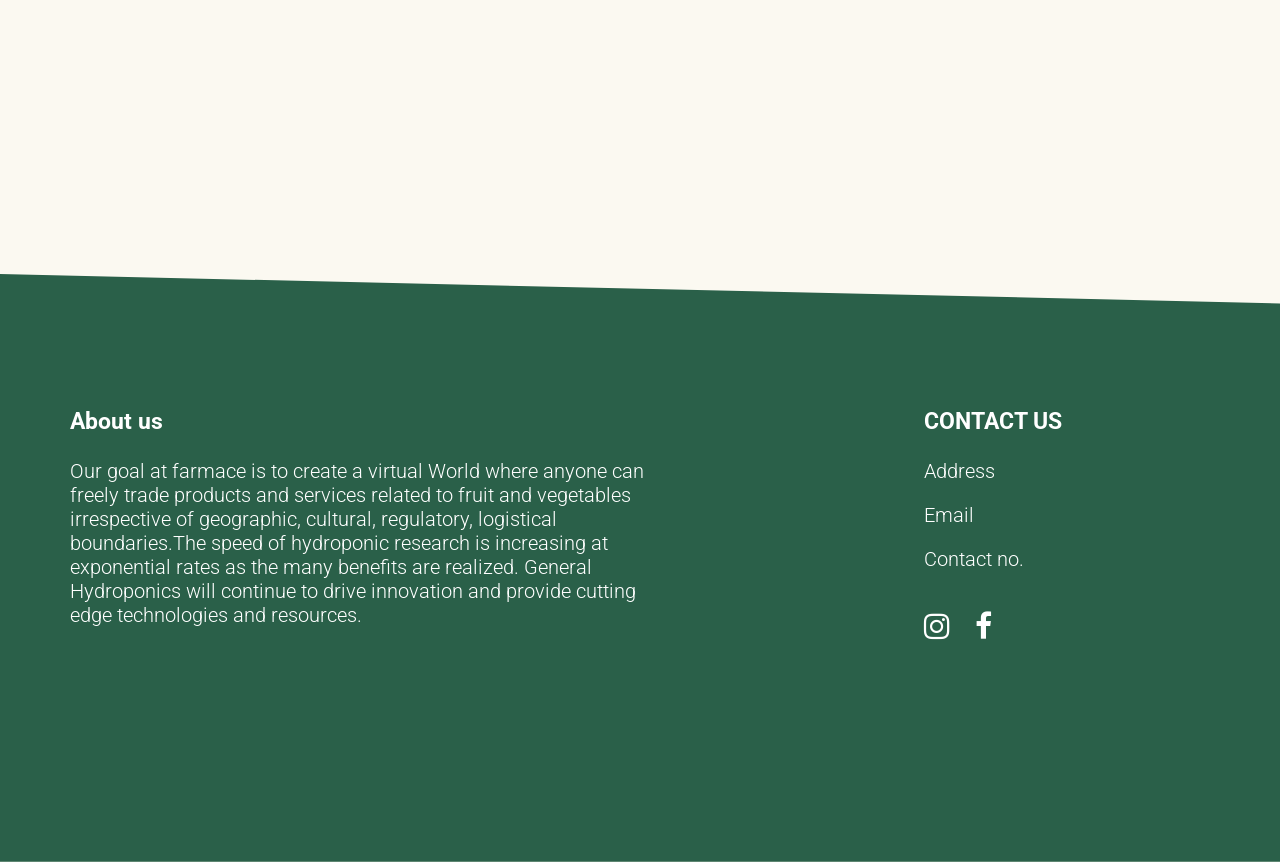
==== commit b63855bf: "Minor changes" ====
--- a/index.html
+++ b/index.html
@@ -102,7 +102,7 @@
 	  		</div>
 	  		<hr style="width: 70%">
 	  	</div>
-	  	<section id='last'>
+	  	<div class='last'>
 			<span id="about_us">
 				<h3>About us </h3>
 				<p>Our goal at farmace is to create a virtual World where anyone can freely trade products and services related to fruit and vegetables irrespective of geographic, cultural, regulatory, logistical boundaries.The speed of hydroponic research is increasing at exponential rates as the many benefits are realized. General Hydroponics will continue to drive innovation and provide cutting edge technologies and resources.</p>
@@ -120,7 +120,7 @@
 				</p>
 			</span>
 		  	</span>
-	  </section>
+	  </div>
 	</div>
 
 </body>
--- a/proj1.css
+++ b/proj1.css
@@ -105,7 +105,7 @@
     0 0,
     100% 0,
     100% 100%,
-    0 90%
+    0 100%
   );
 
 }
@@ -219,10 +219,16 @@
     background:#03A465;
 }
 /*-------------------------------- about us --------------------------------*/
-#last{
+.last{
 	background: #2A6049;
-  margin-top: 200px;
-	padding: 70px 0px 300px 0px;
+  margin-top: 300px;
+	padding: 100px 0px 200px 0px;
+  clip-path: polygon(
+    0 0,
+    100% 5%,
+    100% 100%,
+    0 100%
+    );
 }
 #about_us{
 	font-family: 'Roboto', sans-serif;
